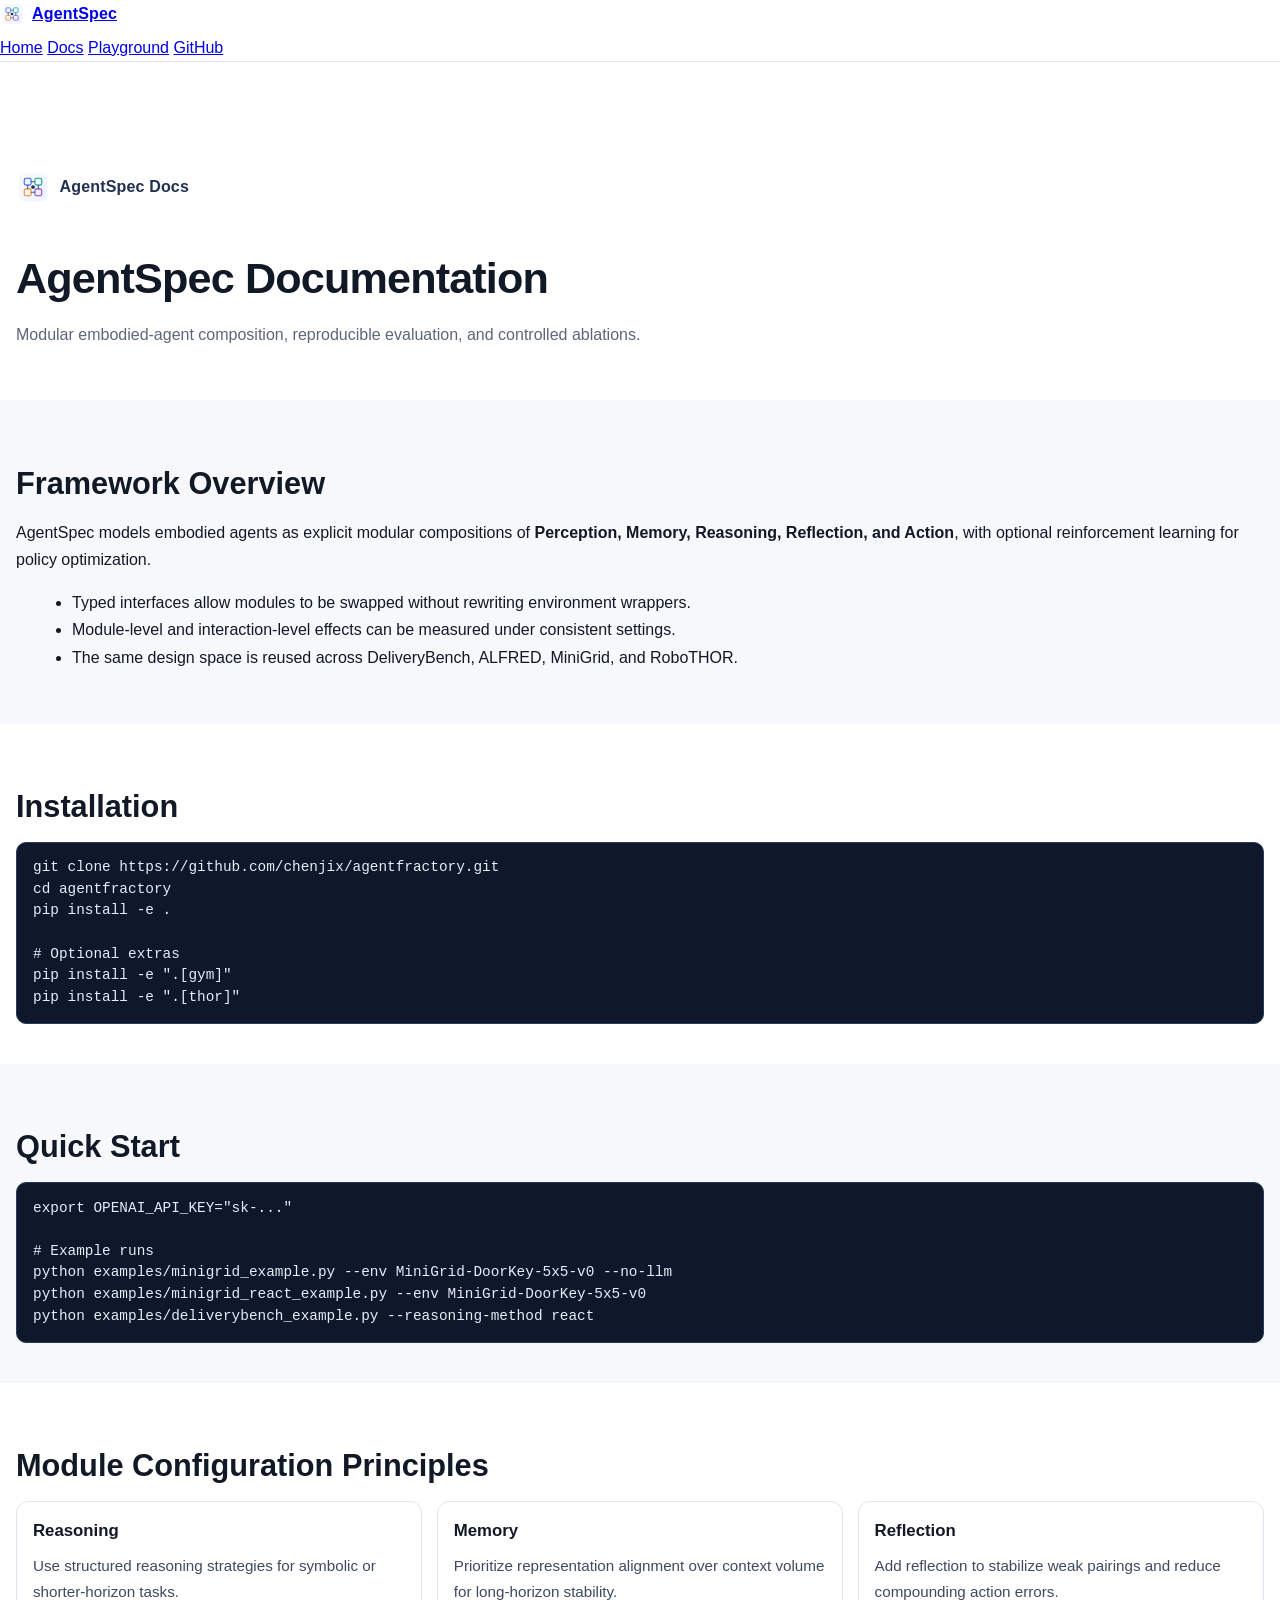
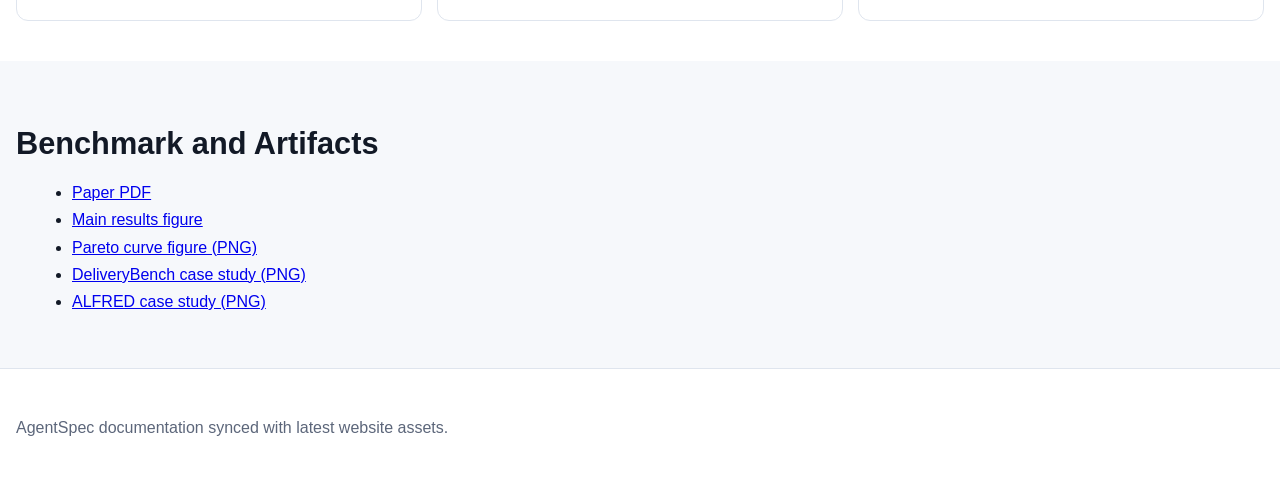
==== docs.html @ c07a7924 "update demo, style, figures" ====
<!DOCTYPE html>
<html lang="en">
<head>
  <meta charset="UTF-8" />
  <meta name="viewport" content="width=device-width, initial-scale=1" />
  <title>AgentSpec Documentation</title>
  <meta name="description" content="Documentation for AgentSpec modular embodied-agent framework and benchmark usage." />
  <link rel="icon" type="image/svg+xml" href="assets/agentspec-logo.svg" />
  <link rel="stylesheet" href="css/bulma.min.css" />
  <link rel="stylesheet" href="css/home.css" />
</head>
<body>
  <nav class="navbar is-fixed-top top-nav" role="navigation" aria-label="main navigation">
    <div class="container">
      <div class="navbar-brand">
        <a class="navbar-item brand" href="index.html">
          <img src="assets/agentspec-logo.svg" alt="AgentSpec logo" class="brand-logo" />
          <span>AgentSpec</span>
        </a>
        <a role="button" class="navbar-burger" aria-label="menu" aria-expanded="false" data-target="mainNav">
          <span aria-hidden="true"></span>
          <span aria-hidden="true"></span>
          <span aria-hidden="true"></span>
        </a>
      </div>
      <div id="mainNav" class="navbar-menu">
        <div class="navbar-end">
          <a class="navbar-item" href="index.html">Home</a>
          <a class="navbar-item is-active" href="docs.html">Docs</a>
          <a class="navbar-item" href="playground/playground.html">Playground</a>
          <a class="navbar-item" href="https://github.com/chenjix/agentfractory" target="_blank" rel="noopener">GitHub</a>
        </div>
      </div>
    </div>
  </nav>

  <main class="main-content">
    <section class="hero-section">
      <div class="container is-max-desktop">
        <div class="hero-logo-row">
          <img src="assets/agentspec-logo.svg" alt="AgentSpec logo" class="hero-title-logo" />
          <span class="hero-logo-text">AgentSpec Docs</span>
        </div>
        <h1 class="title is-2 paper-title">AgentSpec Documentation</h1>
        <p class="affiliations">Modular embodied-agent composition, reproducible evaluation, and controlled ablations.</p>
      </div>
    </section>

    <section class="section-block section-soft">
      <div class="container is-max-desktop">
        <h2 class="section-title">Framework Overview</h2>
        <p>
          AgentSpec models embodied agents as explicit modular compositions of
          <strong>Perception, Memory, Reasoning, Reflection, and Action</strong>,
          with optional reinforcement learning for policy optimization.
        </p>
        <ul class="bullets">
          <li>Typed interfaces allow modules to be swapped without rewriting environment wrappers.</li>
          <li>Module-level and interaction-level effects can be measured under consistent settings.</li>
          <li>The same design space is reused across DeliveryBench, ALFRED, MiniGrid, and RoboTHOR.</li>
        </ul>
      </div>
    </section>

    <section class="section-block">
      <div class="container is-max-desktop">
        <h2 class="section-title">Installation</h2>
        <pre class="bibtex-block"><code>git clone https://github.com/chenjix/agentfractory.git
cd agentfractory
pip install -e .

# Optional extras
pip install -e ".[gym]"
pip install -e ".[thor]"</code></pre>
      </div>
    </section>

    <section class="section-block section-soft">
      <div class="container is-max-desktop">
        <h2 class="section-title">Quick Start</h2>
        <pre class="bibtex-block"><code>export OPENAI_API_KEY="sk-..."

# Example runs
python examples/minigrid_example.py --env MiniGrid-DoorKey-5x5-v0 --no-llm
python examples/minigrid_react_example.py --env MiniGrid-DoorKey-5x5-v0
python examples/deliverybench_example.py --reasoning-method react</code></pre>
      </div>
    </section>

    <section class="section-block">
      <div class="container is-max-desktop">
        <h2 class="section-title">Module Configuration Principles</h2>
        <div class="finding-grid">
          <article class="finding-card">
            <h3>Reasoning</h3>
            <p>Use structured reasoning strategies for symbolic or shorter-horizon tasks.</p>
          </article>
          <article class="finding-card">
            <h3>Memory</h3>
            <p>Prioritize representation alignment over context volume for long-horizon stability.</p>
          </article>
          <article class="finding-card">
            <h3>Reflection</h3>
            <p>Add reflection to stabilize weak pairings and reduce compounding action errors.</p>
          </article>
        </div>
      </div>
    </section>

    <section class="section-block section-soft">
      <div class="container is-max-desktop">
        <h2 class="section-title">Benchmark and Artifacts</h2>
        <ul class="bullets">
          <li><a href="assets/docs/13434_AgentSpec_A_Modular_Spec.pdf" target="_blank" rel="noopener">Paper PDF</a></li>
          <li><a href="assets/images/figures/final_main_results_compact.png" target="_blank" rel="noopener">Main results figure</a></li>
          <li><a href="assets/images/analysis/qwen35_9b_pareto_two_panel.png" target="_blank" rel="noopener">Pareto curve figure (PNG)</a></li>
          <li><a href="assets/images/case-studies/deliverybench-case.png" target="_blank" rel="noopener">DeliveryBench case study (PNG)</a></li>
          <li><a href="assets/images/case-studies/alfred-case.png" target="_blank" rel="noopener">ALFRED case study (PNG)</a></li>
        </ul>
      </div>
    </section>
  </main>

  <footer class="site-footer">
    <div class="container is-max-desktop has-text-centered">
      <p>AgentSpec documentation synced with latest website assets.</p>
    </div>
  </footer>

  <script>
    document.addEventListener("DOMContentLoaded", function () {
      const burgers = document.querySelectorAll(".navbar-burger");
      burgers.forEach((burger) => {
        burger.addEventListener("click", () => {
          const target = document.getElementById(burger.dataset.target);
          burger.classList.toggle("is-active");
          target.classList.toggle("is-active");
        });
      });
    });
  </script>
</body>
</html>
---- css/home.css ----
:root {
  --bg: #ffffff;
  --soft: #f6f8fb;
  --ink: #121926;
  --muted: #5c667a;
  --line: #dfe5ee;
  --brand: #2058cc;
  --brand-soft: #e8efff;
}

* {
  box-sizing: border-box;
}

html,
body {
  margin: 0;
  padding: 0;
  background: var(--bg);
  color: var(--ink);
}

body {
  font-family: "Inter", "Segoe UI", "Helvetica Neue", Arial, sans-serif;
  line-height: 1.7;
}

.top-nav {
  border-bottom: 1px solid var(--line);
  background: rgba(255, 255, 255, 0.95);
  backdrop-filter: blur(8px);
}

.brand {
  display: inline-flex;
  align-items: center;
  gap: 0.5rem;
  font-weight: 700;
  letter-spacing: 0.01em;
}

.brand-logo {
  width: 24px;
  height: 24px;
  display: block;
}

.main-content {
  padding-top: 3.5rem;
}

.hero-section {
  padding: 3.25rem 1rem 2rem;
}

.hero-logo-row {
  display: inline-flex;
  align-items: center;
  gap: 0.6rem;
  margin-bottom: 0.85rem;
}

.hero-title-logo {
  width: 34px;
  height: 34px;
  display: block;
}

.hero-logo-text {
  font-size: 1rem;
  font-weight: 700;
  letter-spacing: 0.01em;
  color: #21314f;
}

.paper-title {
  font-size: clamp(1.75rem, 4.2vw, 2.7rem);
  line-height: 1.2;
  letter-spacing: -0.02em;
  margin-bottom: 1rem;
}

.authors {
  font-size: 1rem;
  margin-bottom: 0.2rem;
}

.affiliations {
  color: var(--muted);
  margin-bottom: 1.25rem;
}

.links-row {
  display: flex;
  flex-wrap: wrap;
  justify-content: center;
  gap: 0.65rem;
}

.paper-pill {
  display: inline-block;
  border: 1px solid #2f3f5c;
  border-radius: 999px;
  padding: 0.36rem 0.9rem;
  color: #1b2f54;
  font-size: 0.94rem;
  font-weight: 600;
  text-decoration: none;
  transition: all 120ms ease;
}

.paper-pill:hover {
  background: var(--brand-soft);
  color: #112a5d;
  transform: translateY(-1px);
}

.section-block {
  padding: 2.5rem 1rem;
}

.section-soft {
  background: var(--soft);
}

.section-title {
  font-size: clamp(1.5rem, 2.4vw, 2rem);
  margin-bottom: 1rem;
  line-height: 1.2;
}

.media-card,
.figure-card,
.finding-card {
  background: #fff;
  border: 1px solid var(--line);
  border-radius: 12px;
}

.media-card {
  padding: 0.85rem;
}

.media-video {
  display: block;
  width: 100%;
  aspect-ratio: 16 / 9;
  border-radius: 8px;
  background: #11151e;
}

.video-note {
  font-size: 0.9rem;
  color: var(--muted);
  margin: 0.75rem 0.2rem 0.1rem;
}

.figure-card {
  margin: 0;
  padding: 0.7rem;
}

.figure-card.compact {
  padding: 0.55rem;
}

.figure-card img {
  width: 100%;
  display: block;
  border-radius: 8px;
}

.figure-card figcaption {
  color: var(--muted);
  font-size: 0.9rem;
  margin: 0.7rem 0.1rem 0.1rem;
}

.bullets {
  margin: 0.6rem 0 0.8rem 1rem;
}

.finding-grid {
  display: grid;
  grid-template-columns: repeat(3, minmax(0, 1fr));
  gap: 0.9rem;
}

.finding-card {
  padding: 0.95rem 1rem;
}

.finding-card h3 {
  margin: 0 0 0.45rem;
  font-size: 1.05rem;
}

.finding-card p {
  margin: 0;
  color: #3d4a60;
  font-size: 0.95rem;
}

.site-footer {
  border-top: 1px solid var(--line);
  padding: 1.8rem 1rem 2.2rem;
  color: var(--muted);
}

.pdf-card {
  background: #fff;
  border: 1px solid var(--line);
  border-radius: 12px;
  padding: 0.55rem;
}

.pdf-frame {
  display: block;
  width: 100%;
  height: min(76vh, 780px);
  border: 0;
  border-radius: 8px;
  background: #f0f3f8;
}

.pdf-frame-short {
  height: min(56vh, 520px);
}

.pdf-caption {
  margin-top: 0.55rem;
  color: var(--muted);
  font-size: 0.9rem;
}

.bibtex-block {
  margin: 0;
  padding: 0.9rem 1rem;
  background: #0f172a;
  color: #e5edf8;
  border-radius: 10px;
  border: 1px solid #2a3a5c;
  overflow-x: auto;
  font-size: 0.9rem;
  line-height: 1.5;
}

@media (max-width: 900px) {
  .finding-grid {
    grid-template-columns: 1fr;
  }
}
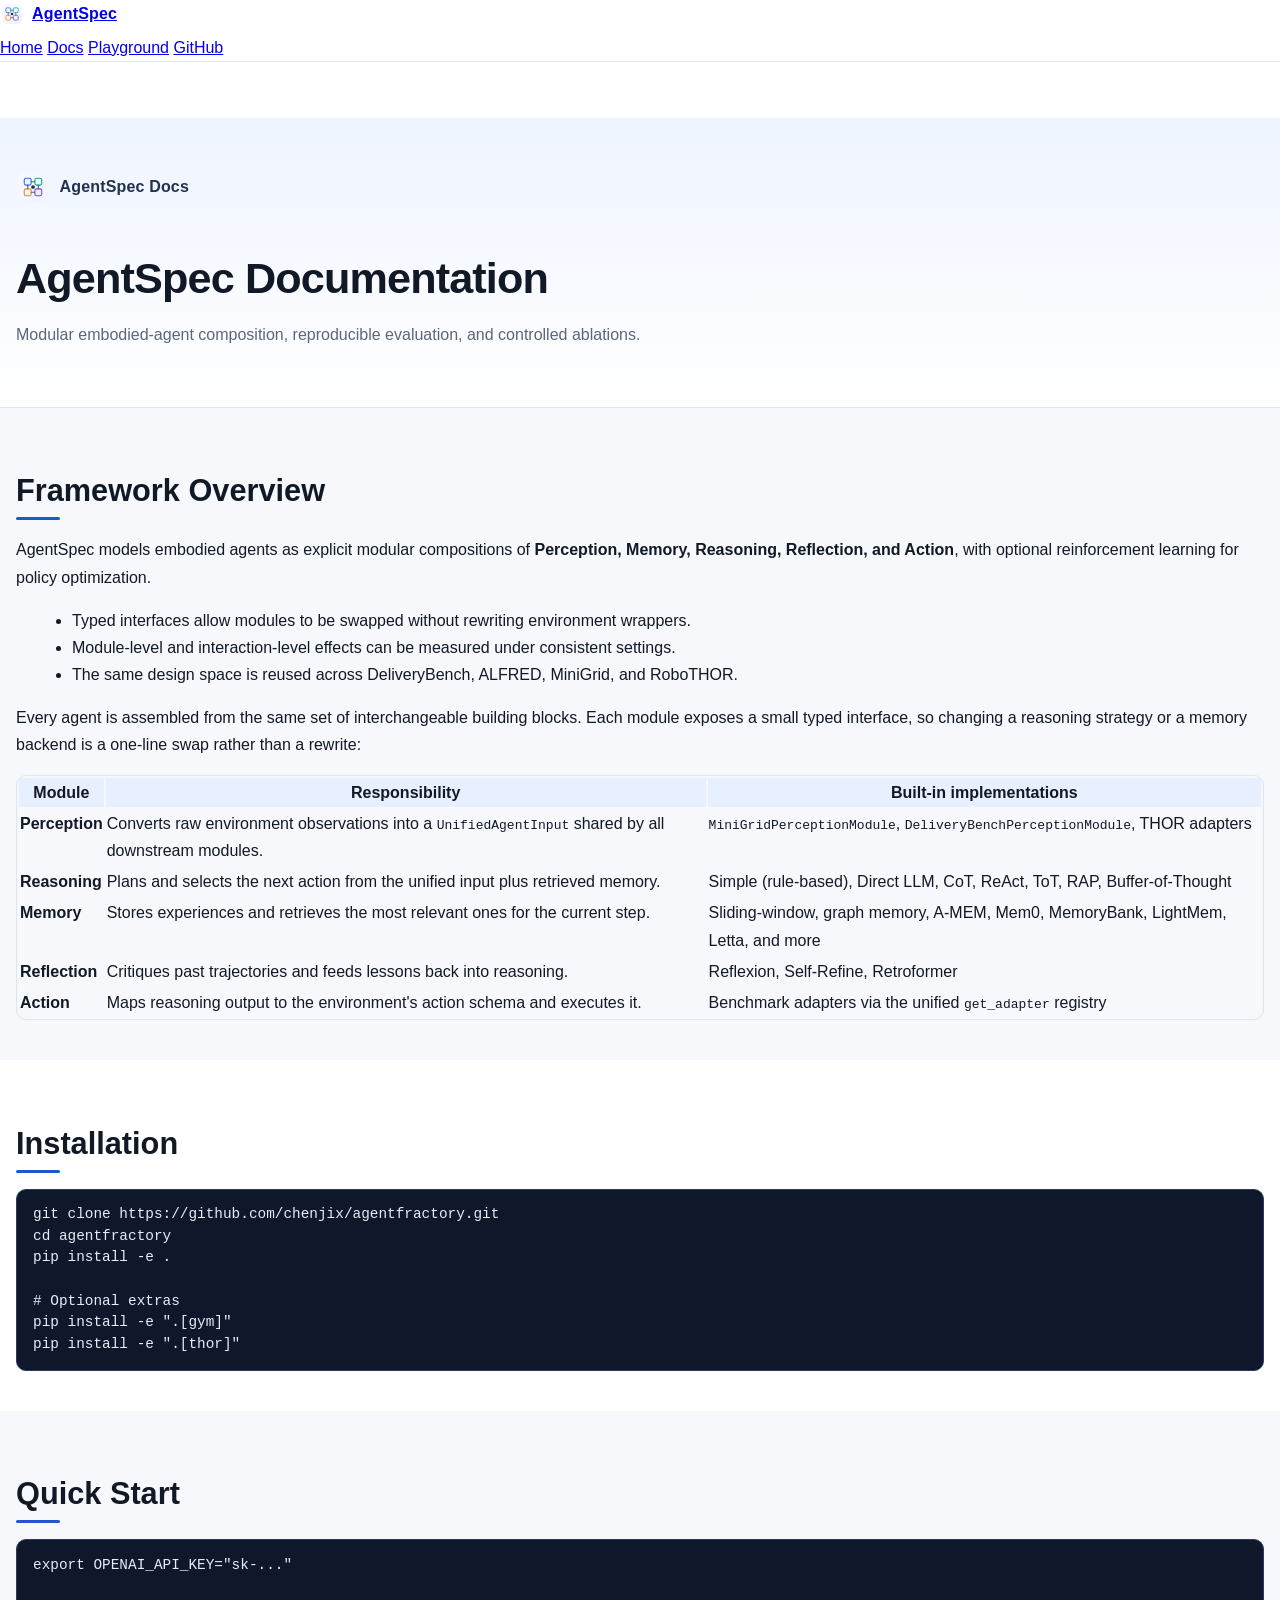
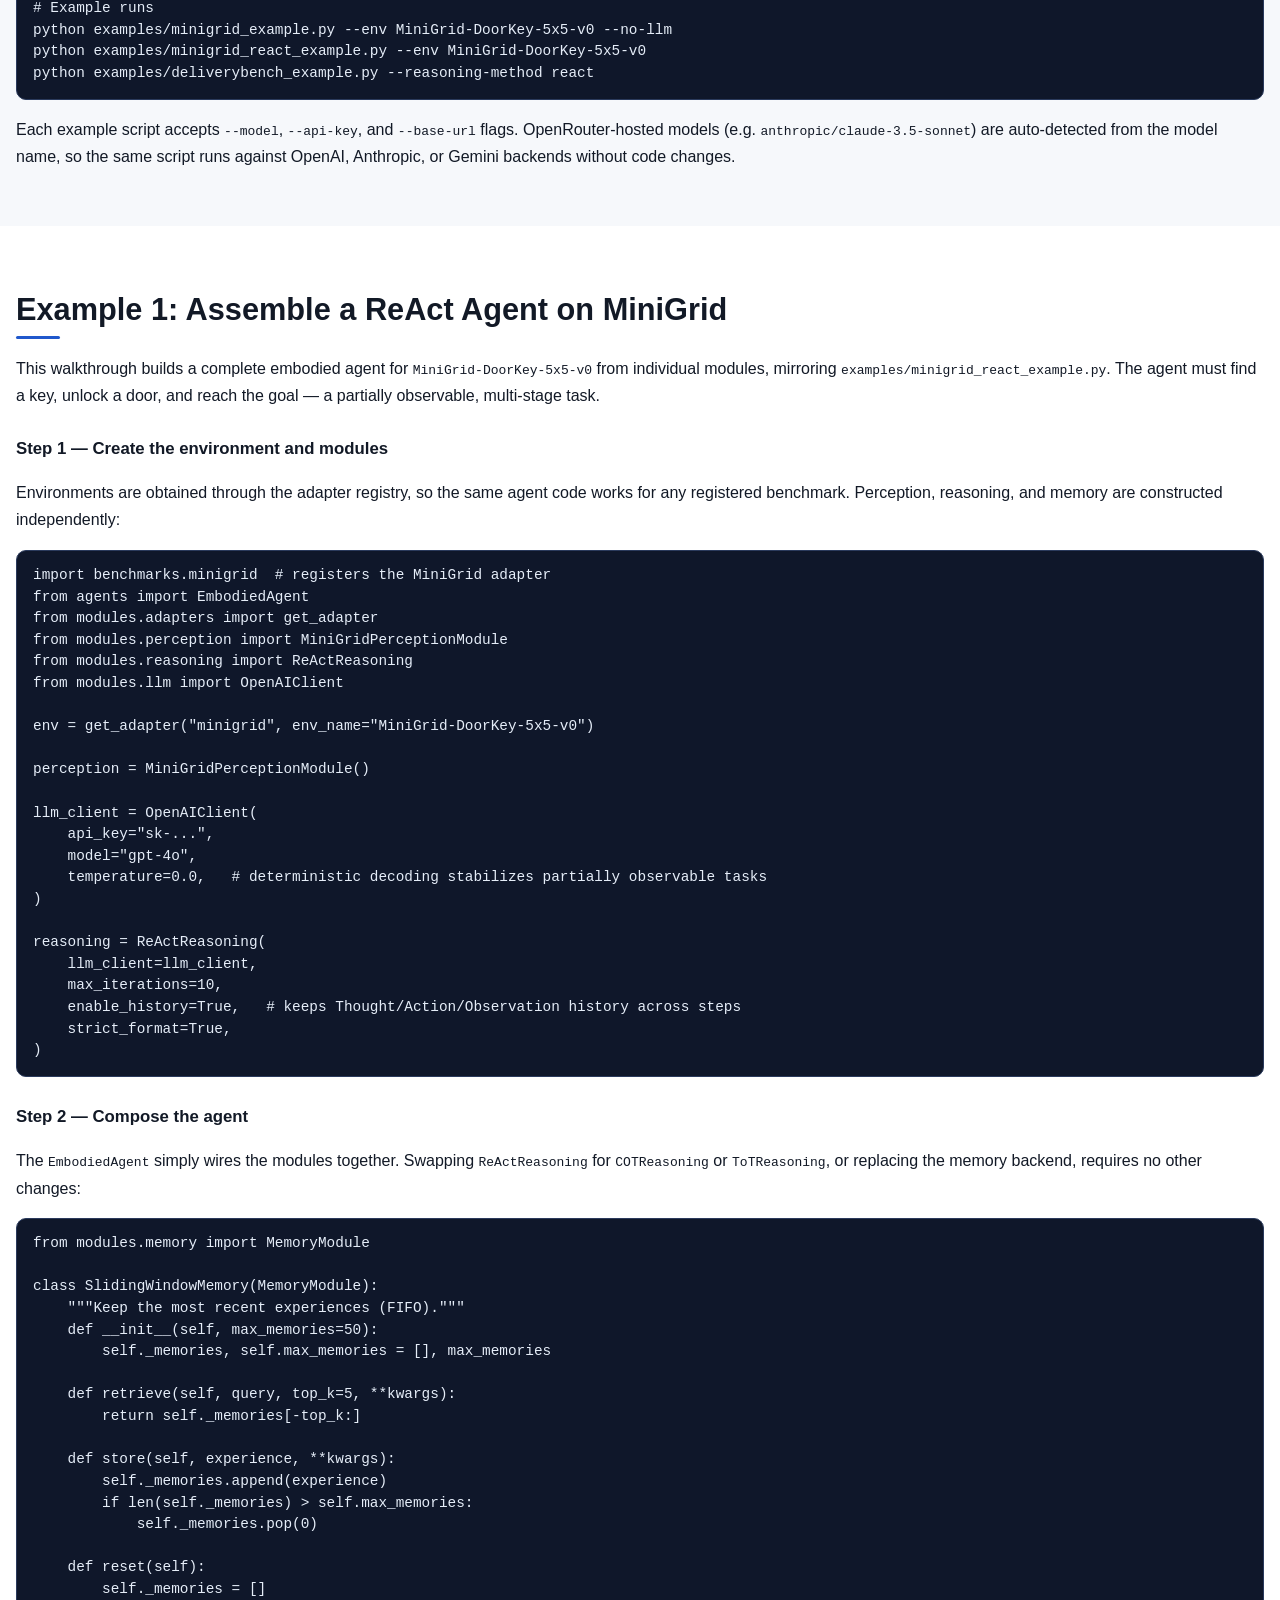
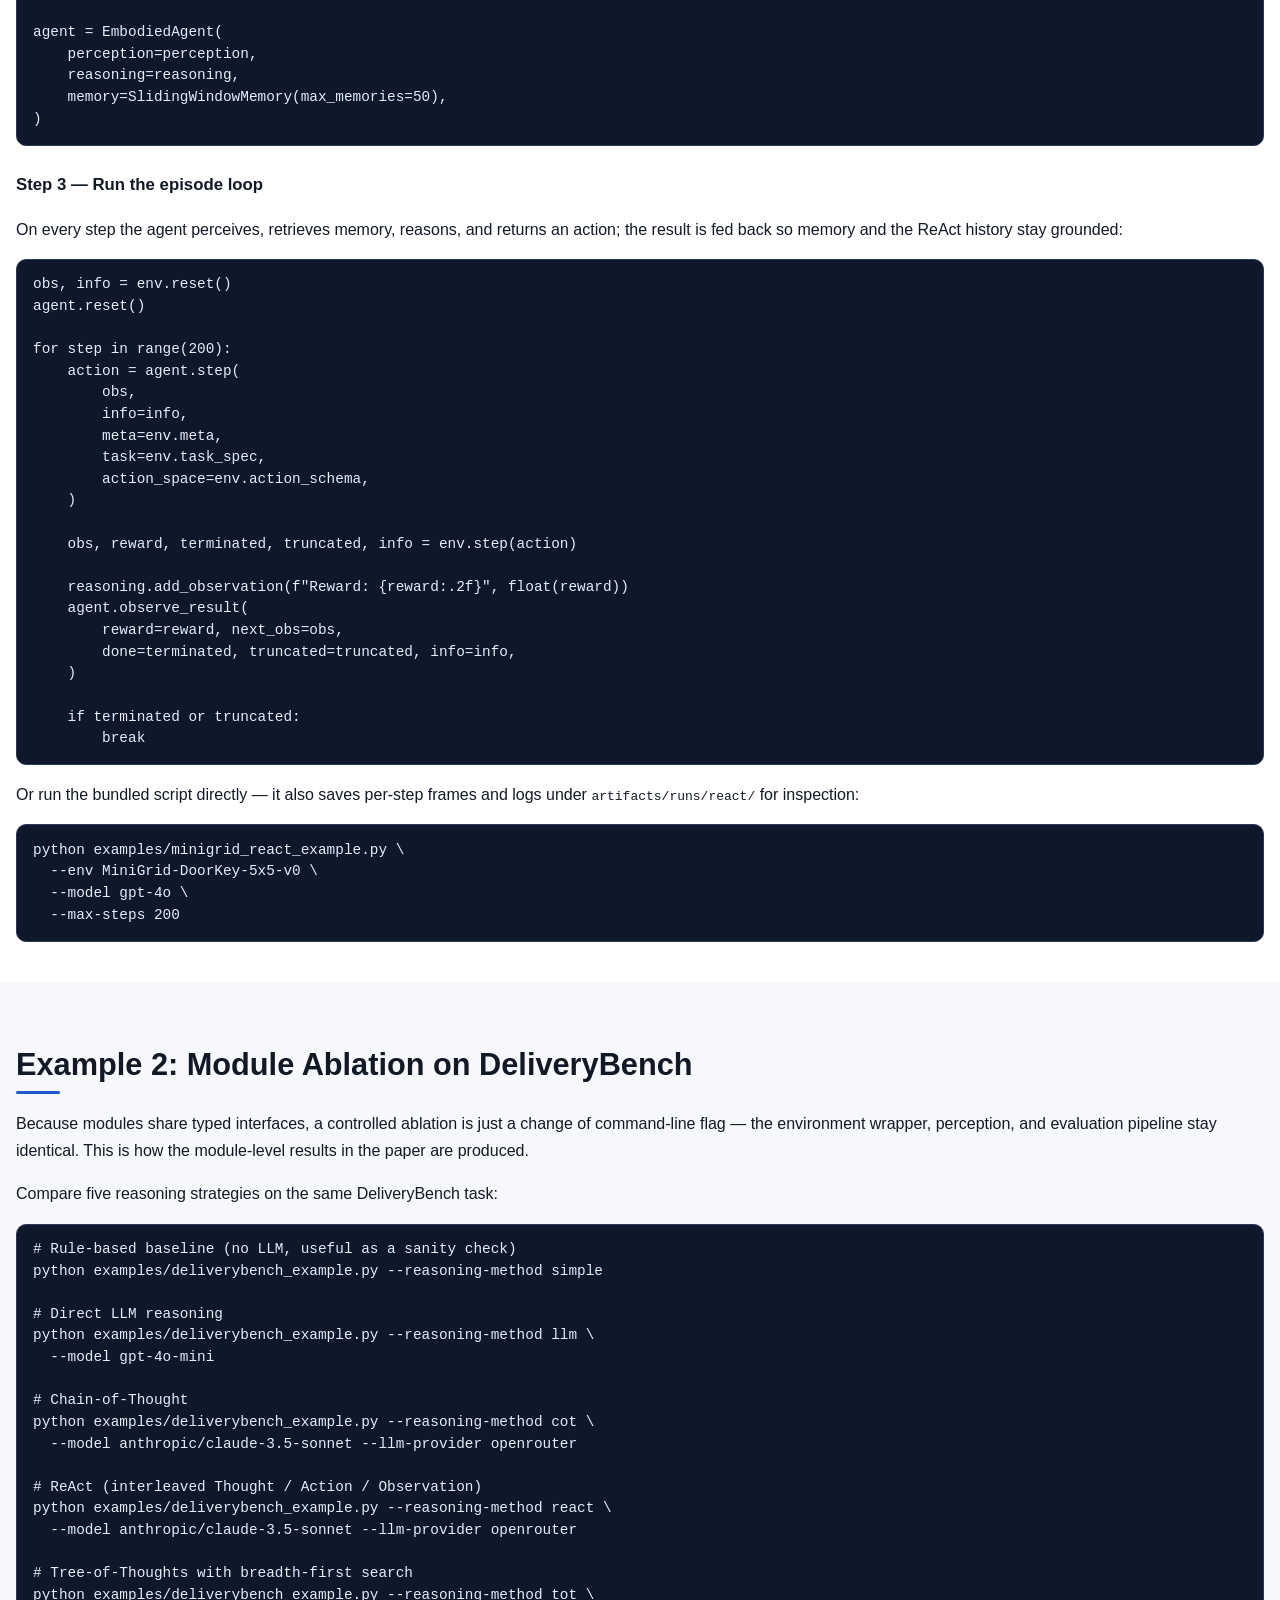
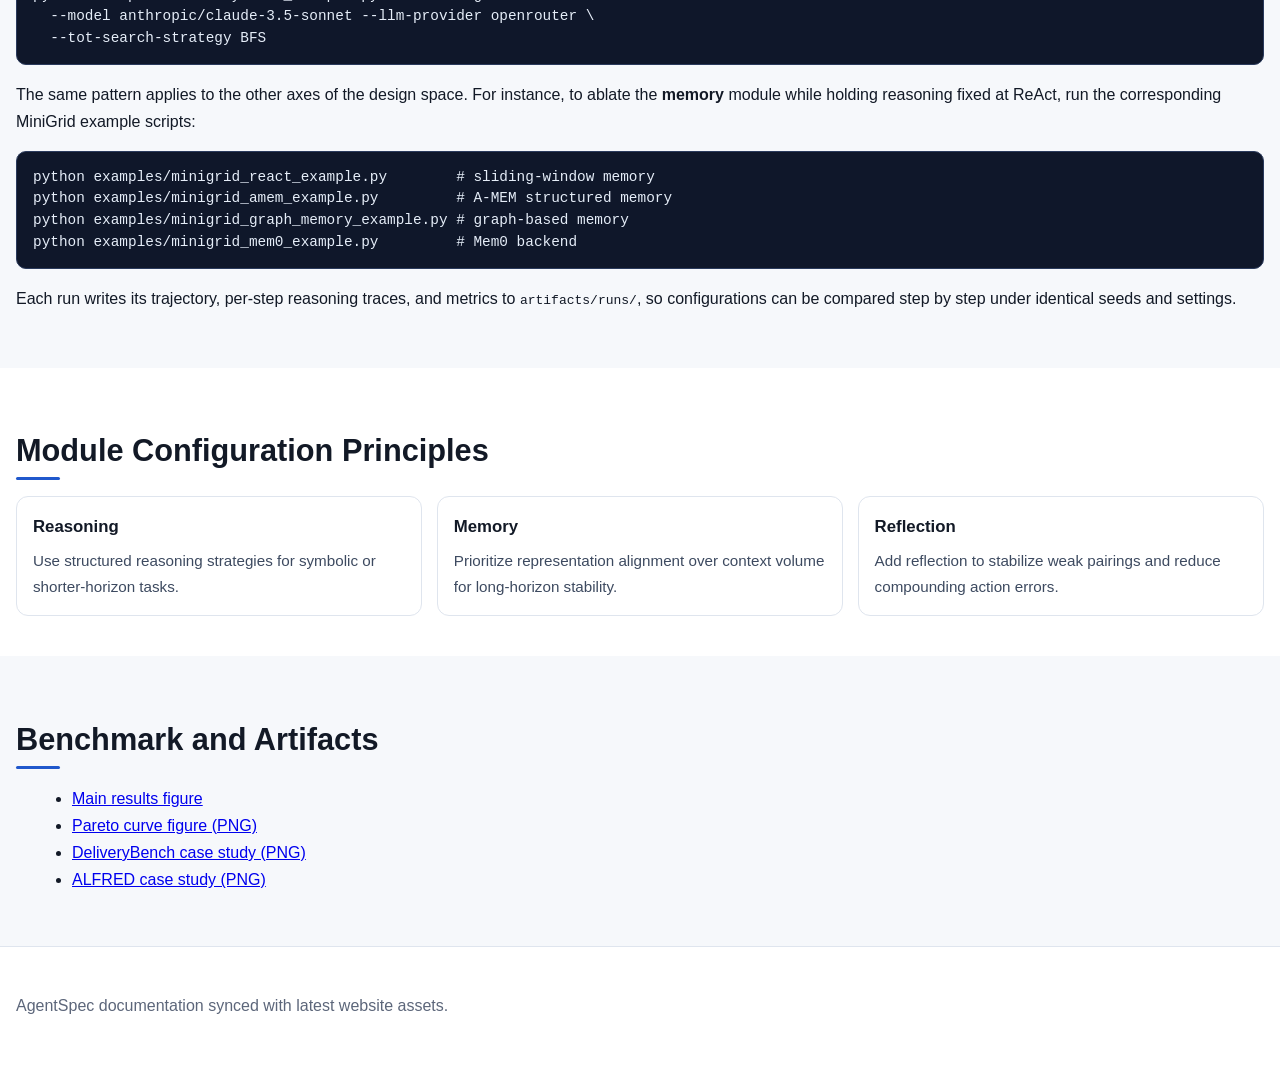
==== commit 9189534b: "update rel ver 1" ====
--- a/docs.html
+++ b/docs.html
@@ -59,6 +59,43 @@
           <li>Module-level and interaction-level effects can be measured under consistent settings.</li>
           <li>The same design space is reused across DeliveryBench, ALFRED, MiniGrid, and RoboTHOR.</li>
         </ul>
+        <p>
+          Every agent is assembled from the same set of interchangeable building blocks.
+          Each module exposes a small typed interface, so changing a reasoning strategy or a
+          memory backend is a one-line swap rather than a rewrite:
+        </p>
+        <table class="table is-fullwidth is-striped docs-table">
+          <thead>
+            <tr><th>Module</th><th>Responsibility</th><th>Built-in implementations</th></tr>
+          </thead>
+          <tbody>
+            <tr>
+              <td><strong>Perception</strong></td>
+              <td>Converts raw environment observations into a <code>UnifiedAgentInput</code> shared by all downstream modules.</td>
+              <td><code>MiniGridPerceptionModule</code>, <code>DeliveryBenchPerceptionModule</code>, THOR adapters</td>
+            </tr>
+            <tr>
+              <td><strong>Reasoning</strong></td>
+              <td>Plans and selects the next action from the unified input plus retrieved memory.</td>
+              <td>Simple (rule-based), Direct LLM, CoT, ReAct, ToT, RAP, Buffer-of-Thought</td>
+            </tr>
+            <tr>
+              <td><strong>Memory</strong></td>
+              <td>Stores experiences and retrieves the most relevant ones for the current step.</td>
+              <td>Sliding-window, graph memory, A-MEM, Mem0, MemoryBank, LightMem, Letta, and more</td>
+            </tr>
+            <tr>
+              <td><strong>Reflection</strong></td>
+              <td>Critiques past trajectories and feeds lessons back into reasoning.</td>
+              <td>Reflexion, Self-Refine, Retroformer</td>
+            </tr>
+            <tr>
+              <td><strong>Action</strong></td>
+              <td>Maps reasoning output to the environment's action schema and executes it.</td>
+              <td>Benchmark adapters via the unified <code>get_adapter</code> registry</td>
+            </tr>
+          </tbody>
+        </table>
       </div>
     </section>
 
@@ -84,6 +121,167 @@
 python examples/minigrid_example.py --env MiniGrid-DoorKey-5x5-v0 --no-llm
 python examples/minigrid_react_example.py --env MiniGrid-DoorKey-5x5-v0
 python examples/deliverybench_example.py --reasoning-method react</code></pre>
+        <p>
+          Each example script accepts <code>--model</code>, <code>--api-key</code>, and
+          <code>--base-url</code> flags. OpenRouter-hosted models (e.g.
+          <code>anthropic/claude-3.5-sonnet</code>) are auto-detected from the model name,
+          so the same script runs against OpenAI, Anthropic, or Gemini backends without code changes.
+        </p>
+      </div>
+    </section>
+
+    <section class="section-block">
+      <div class="container is-max-desktop">
+        <h2 class="section-title">Example 1: Assemble a ReAct Agent on MiniGrid</h2>
+        <p>
+          This walkthrough builds a complete embodied agent for
+          <code>MiniGrid-DoorKey-5x5-v0</code> from individual modules, mirroring
+          <code>examples/minigrid_react_example.py</code>. The agent must find a key,
+          unlock a door, and reach the goal — a partially observable, multi-stage task.
+        </p>
+
+        <h3 class="docs-step-title">Step 1 — Create the environment and modules</h3>
+        <p>
+          Environments are obtained through the adapter registry, so the same agent code
+          works for any registered benchmark. Perception, reasoning, and memory are
+          constructed independently:
+        </p>
+        <pre class="bibtex-block"><code>import benchmarks.minigrid  # registers the MiniGrid adapter
+from agents import EmbodiedAgent
+from modules.adapters import get_adapter
+from modules.perception import MiniGridPerceptionModule
+from modules.reasoning import ReActReasoning
+from modules.llm import OpenAIClient
+
+env = get_adapter("minigrid", env_name="MiniGrid-DoorKey-5x5-v0")
+
+perception = MiniGridPerceptionModule()
+
+llm_client = OpenAIClient(
+    api_key="sk-...",
+    model="gpt-4o",
+    temperature=0.0,   # deterministic decoding stabilizes partially observable tasks
+)
+
+reasoning = ReActReasoning(
+    llm_client=llm_client,
+    max_iterations=10,
+    enable_history=True,   # keeps Thought/Action/Observation history across steps
+    strict_format=True,
+)</code></pre>
+
+        <h3 class="docs-step-title">Step 2 — Compose the agent</h3>
+        <p>
+          The <code>EmbodiedAgent</code> simply wires the modules together. Swapping
+          <code>ReActReasoning</code> for <code>COTReasoning</code> or <code>ToTReasoning</code>,
+          or replacing the memory backend, requires no other changes:
+        </p>
+        <pre class="bibtex-block"><code>from modules.memory import MemoryModule
+
+class SlidingWindowMemory(MemoryModule):
+    """Keep the most recent experiences (FIFO)."""
+    def __init__(self, max_memories=50):
+        self._memories, self.max_memories = [], max_memories
+
+    def retrieve(self, query, top_k=5, **kwargs):
+        return self._memories[-top_k:]
+
+    def store(self, experience, **kwargs):
+        self._memories.append(experience)
+        if len(self._memories) > self.max_memories:
+            self._memories.pop(0)
+
+    def reset(self):
+        self._memories = []
+
+agent = EmbodiedAgent(
+    perception=perception,
+    reasoning=reasoning,
+    memory=SlidingWindowMemory(max_memories=50),
+)</code></pre>
+
+        <h3 class="docs-step-title">Step 3 — Run the episode loop</h3>
+        <p>
+          On every step the agent perceives, retrieves memory, reasons, and returns an
+          action; the result is fed back so memory and the ReAct history stay grounded:
+        </p>
+        <pre class="bibtex-block"><code>obs, info = env.reset()
+agent.reset()
+
+for step in range(200):
+    action = agent.step(
+        obs,
+        info=info,
+        meta=env.meta,
+        task=env.task_spec,
+        action_space=env.action_schema,
+    )
+
+    obs, reward, terminated, truncated, info = env.step(action)
+
+    reasoning.add_observation(f"Reward: {reward:.2f}", float(reward))
+    agent.observe_result(
+        reward=reward, next_obs=obs,
+        done=terminated, truncated=truncated, info=info,
+    )
+
+    if terminated or truncated:
+        break</code></pre>
+        <p>
+          Or run the bundled script directly — it also saves per-step frames and logs under
+          <code>artifacts/runs/react/</code> for inspection:
+        </p>
+        <pre class="bibtex-block"><code>python examples/minigrid_react_example.py \
+  --env MiniGrid-DoorKey-5x5-v0 \
+  --model gpt-4o \
+  --max-steps 200</code></pre>
+      </div>
+    </section>
+
+    <section class="section-block section-soft">
+      <div class="container is-max-desktop">
+        <h2 class="section-title">Example 2: Module Ablation on DeliveryBench</h2>
+        <p>
+          Because modules share typed interfaces, a controlled ablation is just a change of
+          command-line flag — the environment wrapper, perception, and evaluation pipeline
+          stay identical. This is how the module-level results in the paper are produced.
+        </p>
+        <p>
+          Compare five reasoning strategies on the same DeliveryBench task:
+        </p>
+        <pre class="bibtex-block"><code># Rule-based baseline (no LLM, useful as a sanity check)
+python examples/deliverybench_example.py --reasoning-method simple
+
+# Direct LLM reasoning
+python examples/deliverybench_example.py --reasoning-method llm \
+  --model gpt-4o-mini
+
+# Chain-of-Thought
+python examples/deliverybench_example.py --reasoning-method cot \
+  --model anthropic/claude-3.5-sonnet --llm-provider openrouter
+
+# ReAct (interleaved Thought / Action / Observation)
+python examples/deliverybench_example.py --reasoning-method react \
+  --model anthropic/claude-3.5-sonnet --llm-provider openrouter
+
+# Tree-of-Thoughts with breadth-first search
+python examples/deliverybench_example.py --reasoning-method tot \
+  --model anthropic/claude-3.5-sonnet --llm-provider openrouter \
+  --tot-search-strategy BFS</code></pre>
+        <p>
+          The same pattern applies to the other axes of the design space. For instance, to
+          ablate the <strong>memory</strong> module while holding reasoning fixed at ReAct,
+          run the corresponding MiniGrid example scripts:
+        </p>
+        <pre class="bibtex-block"><code>python examples/minigrid_react_example.py        # sliding-window memory
+python examples/minigrid_amem_example.py         # A-MEM structured memory
+python examples/minigrid_graph_memory_example.py # graph-based memory
+python examples/minigrid_mem0_example.py         # Mem0 backend</code></pre>
+        <p>
+          Each run writes its trajectory, per-step reasoning traces, and metrics to
+          <code>artifacts/runs/</code>, so configurations can be compared step by step
+          under identical seeds and settings.
+        </p>
       </div>
     </section>
 
@@ -111,7 +309,6 @@
       <div class="container is-max-desktop">
         <h2 class="section-title">Benchmark and Artifacts</h2>
         <ul class="bullets">
-          <li><a href="assets/docs/13434_AgentSpec_A_Modular_Spec.pdf" target="_blank" rel="noopener">Paper PDF</a></li>
           <li><a href="assets/images/figures/final_main_results_compact.png" target="_blank" rel="noopener">Main results figure</a></li>
           <li><a href="assets/images/analysis/qwen35_9b_pareto_two_panel.png" target="_blank" rel="noopener">Pareto curve figure (PNG)</a></li>
           <li><a href="assets/images/case-studies/deliverybench-case.png" target="_blank" rel="noopener">DeliveryBench case study (PNG)</a></li>
--- a/css/home.css
+++ b/css/home.css
@@ -50,7 +50,9 @@
 }
 
 .hero-section {
-  padding: 3.25rem 1rem 2rem;
+  padding: 3.25rem 1rem 2.4rem;
+  background: linear-gradient(180deg, #eef4ff 0%, #ffffff 100%);
+  border-bottom: 1px solid var(--line);
 }
 
 .hero-logo-row {
@@ -129,6 +131,16 @@
   line-height: 1.2;
 }
 
+.section-title::after {
+  content: "";
+  display: block;
+  width: 44px;
+  height: 3px;
+  margin-top: 0.45rem;
+  border-radius: 2px;
+  background: var(--brand);
+}
+
 .media-card,
 .figure-card,
 .finding-card {
@@ -158,6 +170,45 @@
 .figure-card {
   margin: 0;
   padding: 0.7rem;
+  position: relative;
+  box-shadow: 0 1px 3px rgba(18, 25, 38, 0.05);
+}
+
+.figure-card.zoomable {
+  cursor: zoom-in;
+  transition: border-color 140ms ease, box-shadow 140ms ease, transform 140ms ease;
+}
+
+.figure-card.zoomable:hover {
+  border-color: var(--brand);
+  box-shadow: 0 8px 22px rgba(32, 88, 204, 0.14);
+  transform: translateY(-2px);
+}
+
+.figure-card .zoom-hint {
+  position: absolute;
+  top: 1rem;
+  right: 1rem;
+  padding: 0.18rem 0.6rem;
+  border-radius: 999px;
+  background: rgba(18, 25, 38, 0.68);
+  color: #fff;
+  font-size: 0.74rem;
+  font-weight: 600;
+  letter-spacing: 0.02em;
+  opacity: 0;
+  pointer-events: none;
+  transition: opacity 140ms ease;
+}
+
+.figure-card.zoomable:hover .zoom-hint {
+  opacity: 1;
+}
+
+.figure-card.fit-md {
+  max-width: 800px;
+  margin-left: auto;
+  margin-right: auto;
 }
 
 .figure-card.compact {
@@ -245,8 +296,102 @@
   line-height: 1.5;
 }
 
+.lightbox-overlay {
+  position: fixed;
+  inset: 0;
+  z-index: 200;
+  display: none;
+  flex-direction: column;
+  background: rgba(10, 14, 22, 0.93);
+}
+
+.lightbox-overlay.is-open {
+  display: flex;
+}
+
+.lightbox-stage {
+  flex: 1;
+  min-height: 0;
+  display: flex;
+  overflow: auto;
+  padding: 2.6rem 2rem 1rem;
+}
+
+.lightbox-stage img {
+  margin: auto;
+  display: block;
+  max-width: 100%;
+  max-height: 100%;
+  border-radius: 6px;
+  background: #fff;
+  cursor: zoom-in;
+  box-shadow: 0 10px 40px rgba(0, 0, 0, 0.5);
+}
+
+.lightbox-overlay.is-zoomed .lightbox-stage img {
+  max-width: none;
+  max-height: none;
+  cursor: zoom-out;
+}
+
+.lightbox-close {
+  position: absolute;
+  top: 0.7rem;
+  right: 1rem;
+  z-index: 1;
+  border: 0;
+  background: none;
+  color: #cdd7e8;
+  font-size: 2.1rem;
+  line-height: 1;
+  cursor: pointer;
+}
+
+.lightbox-close:hover {
+  color: #fff;
+}
+
+.lightbox-caption {
+  margin: 0;
+  padding: 0.7rem 1.5rem 1.1rem;
+  text-align: center;
+  color: #b9c4d8;
+  font-size: 0.92rem;
+}
+
+.docs-table {
+  margin-top: 1rem;
+  border: 1px solid var(--line);
+  border-radius: 10px;
+  overflow: hidden;
+}
+
+.docs-table th {
+  background: var(--brand-soft);
+  color: var(--ink);
+}
+
+.docs-table td,
+.docs-table th {
+  border-color: var(--line);
+  vertical-align: top;
+}
+
+.docs-step-title {
+  margin-top: 1.6rem;
+  margin-bottom: 0.5rem;
+  font-size: 1.05rem;
+  font-weight: 600;
+  color: var(--ink);
+}
+
 @media (max-width: 900px) {
   .finding-grid {
     grid-template-columns: 1fr;
   }
-}
+
+  .docs-table {
+    display: block;
+    overflow-x: auto;
+  }
+}
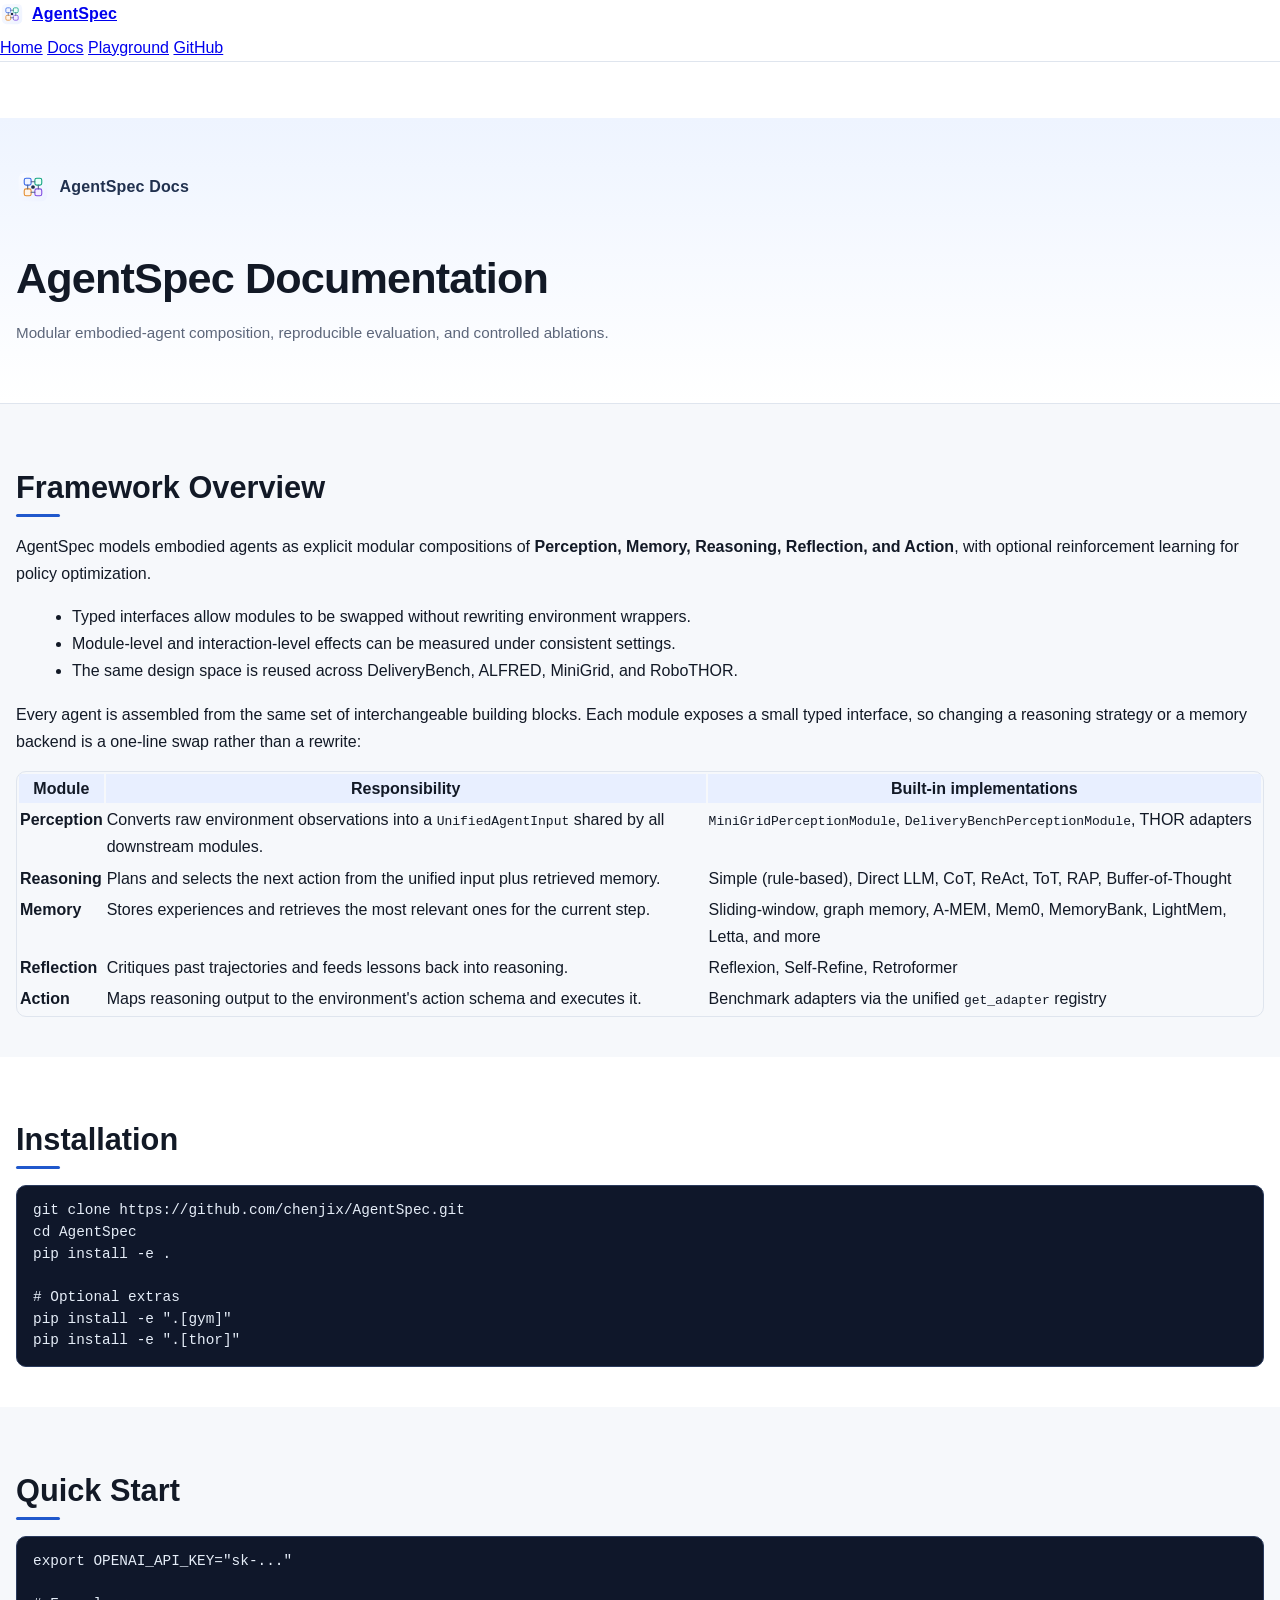
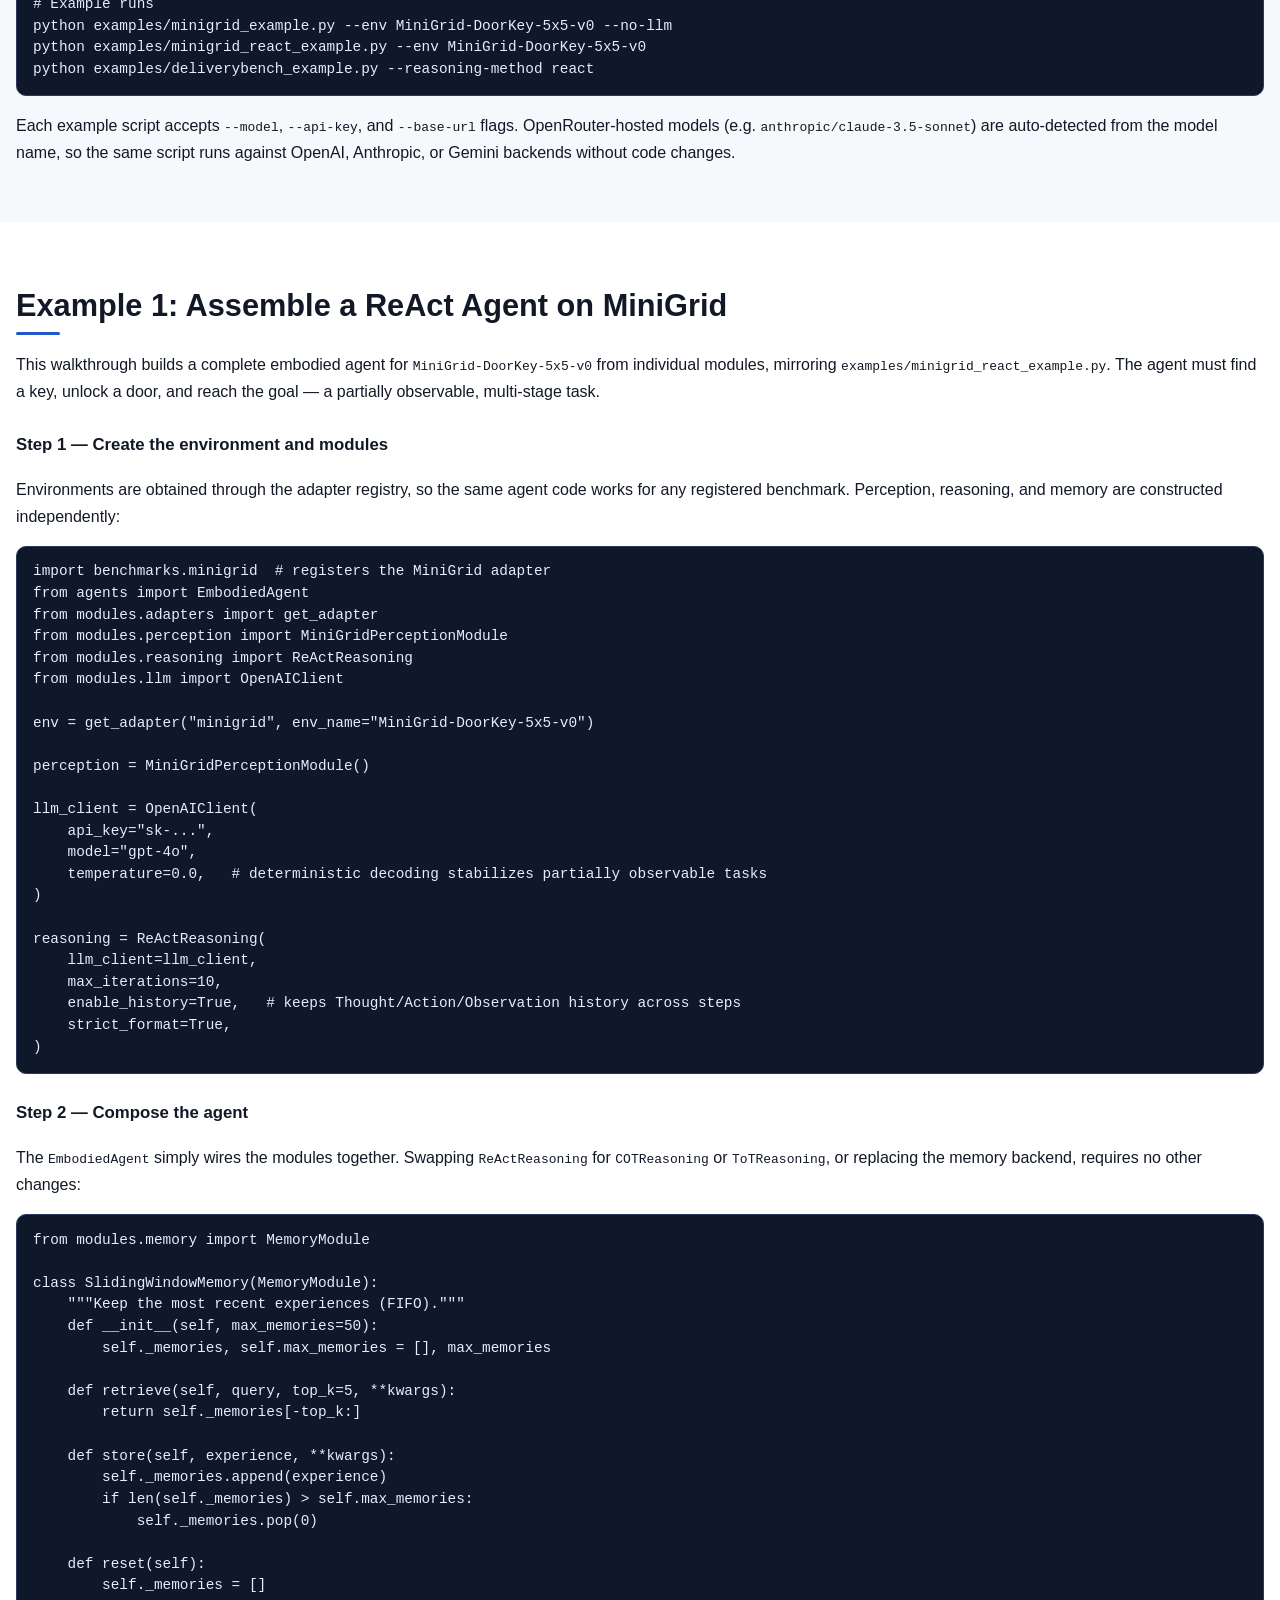
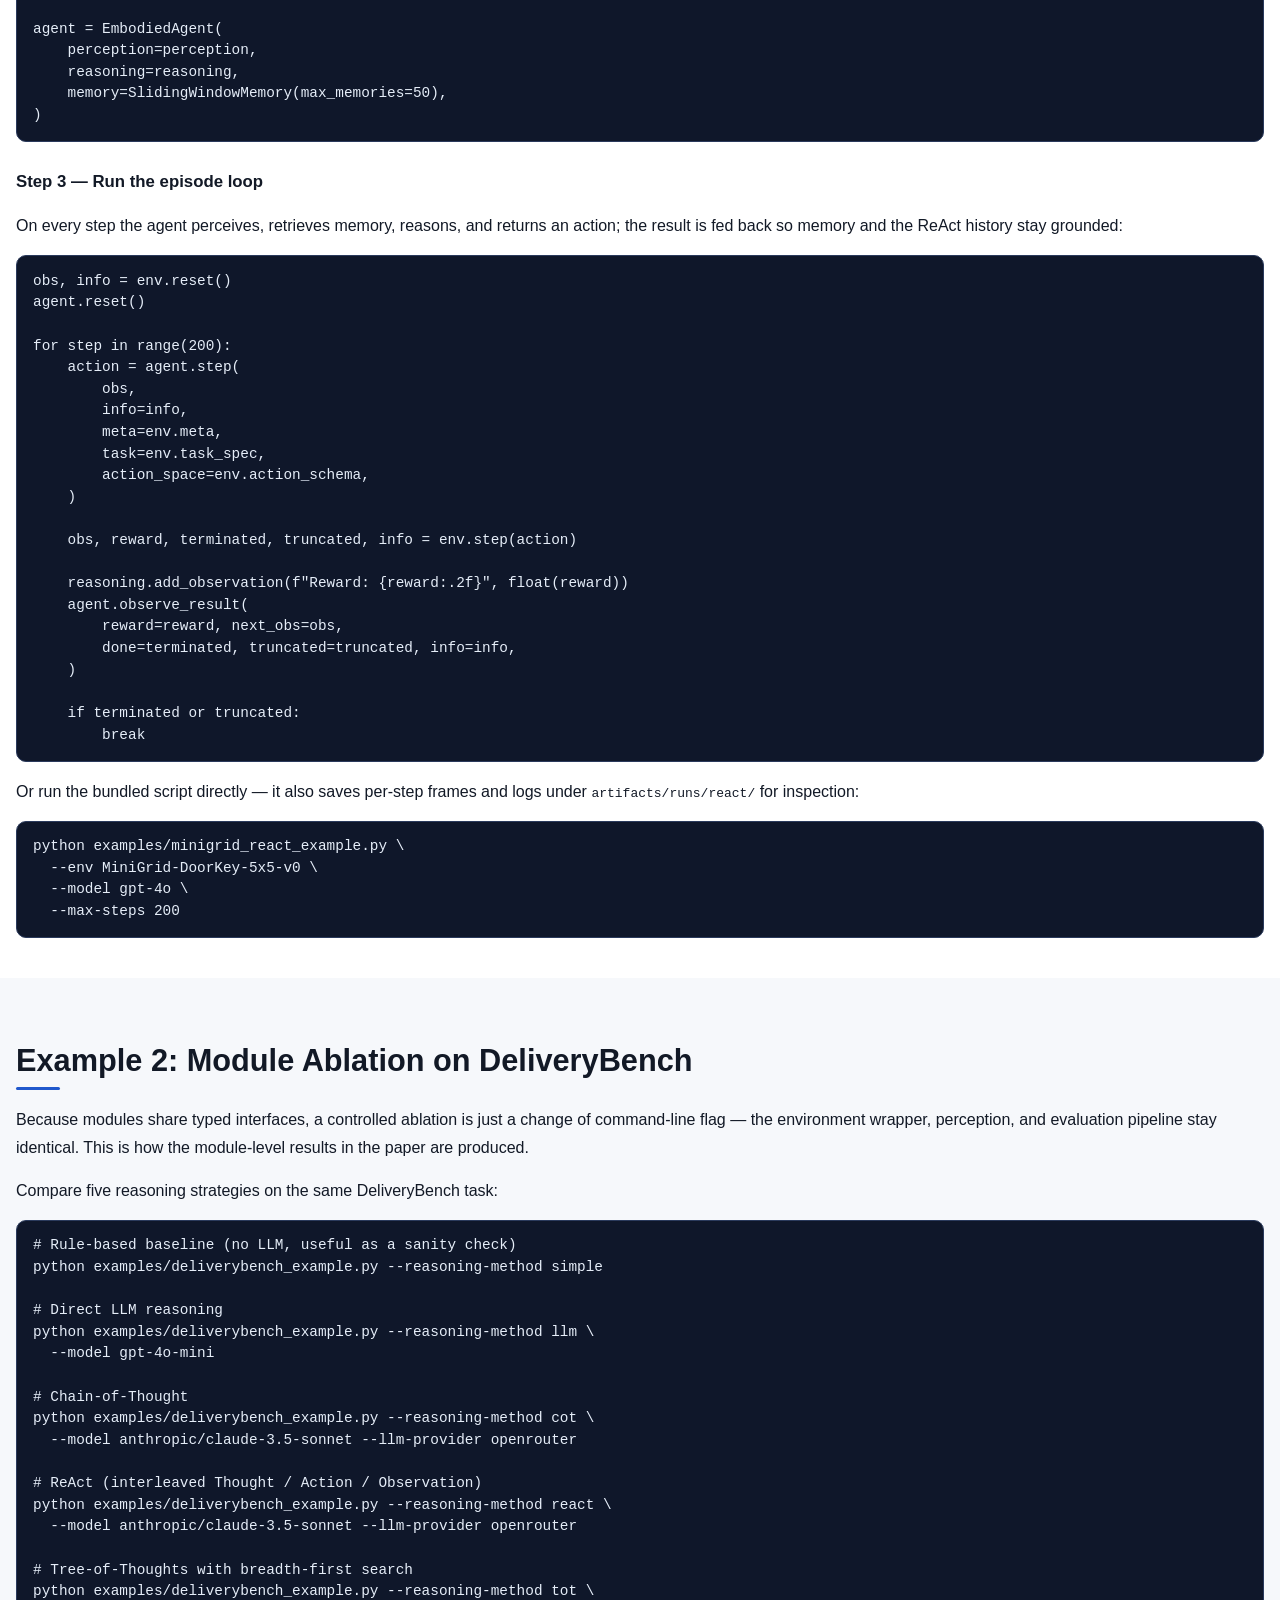
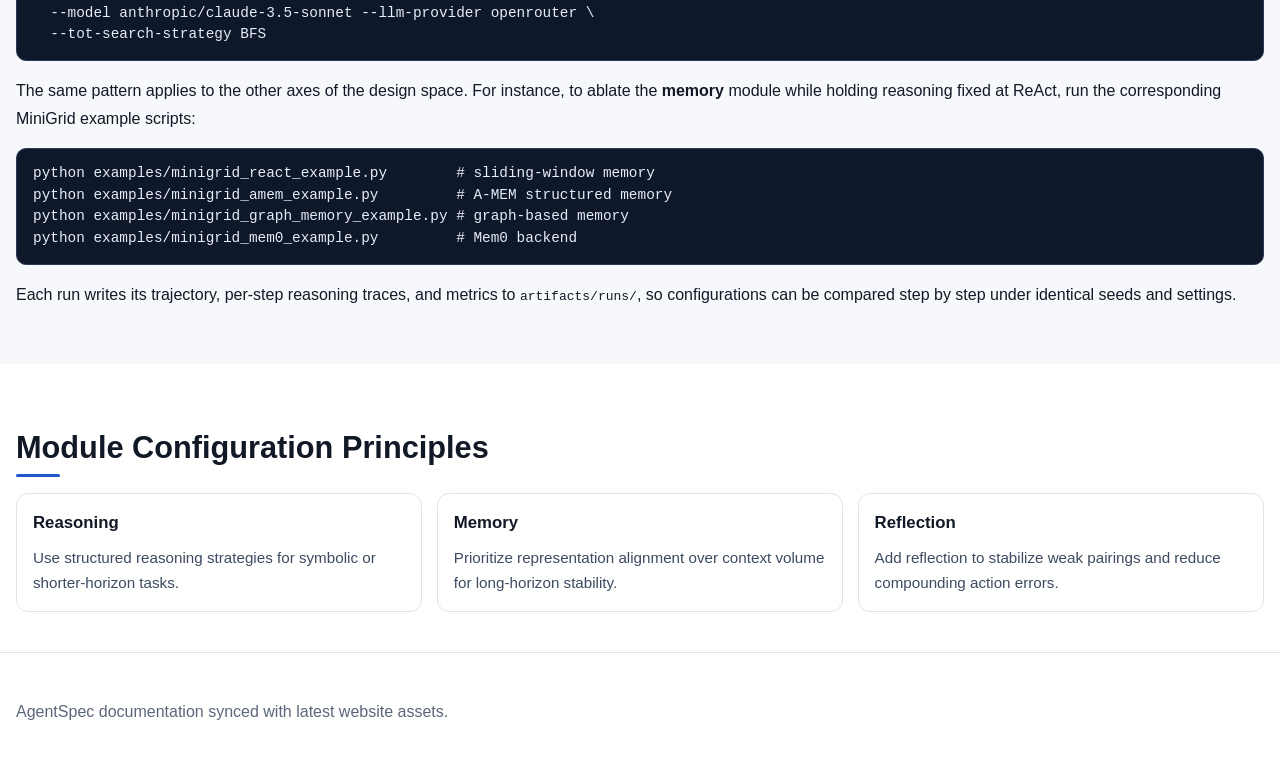
==== commit 7d81e3c3: "modify release ver 2" ====
--- a/docs.html
+++ b/docs.html
@@ -28,7 +28,7 @@
           <a class="navbar-item" href="index.html">Home</a>
           <a class="navbar-item is-active" href="docs.html">Docs</a>
           <a class="navbar-item" href="playground/playground.html">Playground</a>
-          <a class="navbar-item" href="https://github.com/chenjix/agentfractory" target="_blank" rel="noopener">GitHub</a>
+          <a class="navbar-item" href="https://github.com/chenjix/AgentSpec" target="_blank" rel="noopener">GitHub</a>
         </div>
       </div>
     </div>
@@ -102,8 +102,8 @@
     <section class="section-block">
       <div class="container is-max-desktop">
         <h2 class="section-title">Installation</h2>
-        <pre class="bibtex-block"><code>git clone https://github.com/chenjix/agentfractory.git
-cd agentfractory
+        <pre class="bibtex-block"><code>git clone https://github.com/chenjix/AgentSpec.git
+cd AgentSpec
 pip install -e .
 
 # Optional extras
@@ -304,18 +304,6 @@
         </div>
       </div>
     </section>
-
-    <section class="section-block section-soft">
-      <div class="container is-max-desktop">
-        <h2 class="section-title">Benchmark and Artifacts</h2>
-        <ul class="bullets">
-          <li><a href="assets/images/figures/final_main_results_compact.png" target="_blank" rel="noopener">Main results figure</a></li>
-          <li><a href="assets/images/analysis/qwen35_9b_pareto_two_panel.png" target="_blank" rel="noopener">Pareto curve figure (PNG)</a></li>
-          <li><a href="assets/images/case-studies/deliverybench-case.png" target="_blank" rel="noopener">DeliveryBench case study (PNG)</a></li>
-          <li><a href="assets/images/case-studies/alfred-case.png" target="_blank" rel="noopener">ALFRED case study (PNG)</a></li>
-        </ul>
-      </div>
-    </section>
   </main>
 
   <footer class="site-footer">
--- a/css/home.css
+++ b/css/home.css
@@ -83,13 +83,25 @@
 }
 
 .authors {
-  font-size: 1rem;
-  margin-bottom: 0.2rem;
+  font-size: 1.05rem;
+  line-height: 1.65;
+  margin-bottom: 0.6rem;
+}
+
+.authors sup {
+  font-size: 0.65em;
+  margin-left: 0.05em;
 }
 
 .affiliations {
   color: var(--muted);
+  font-size: 0.95rem;
+  line-height: 1.55;
   margin-bottom: 1.25rem;
+}
+
+.affiliations sup {
+  margin-right: 0.15rem;
 }
 
 .links-row {
